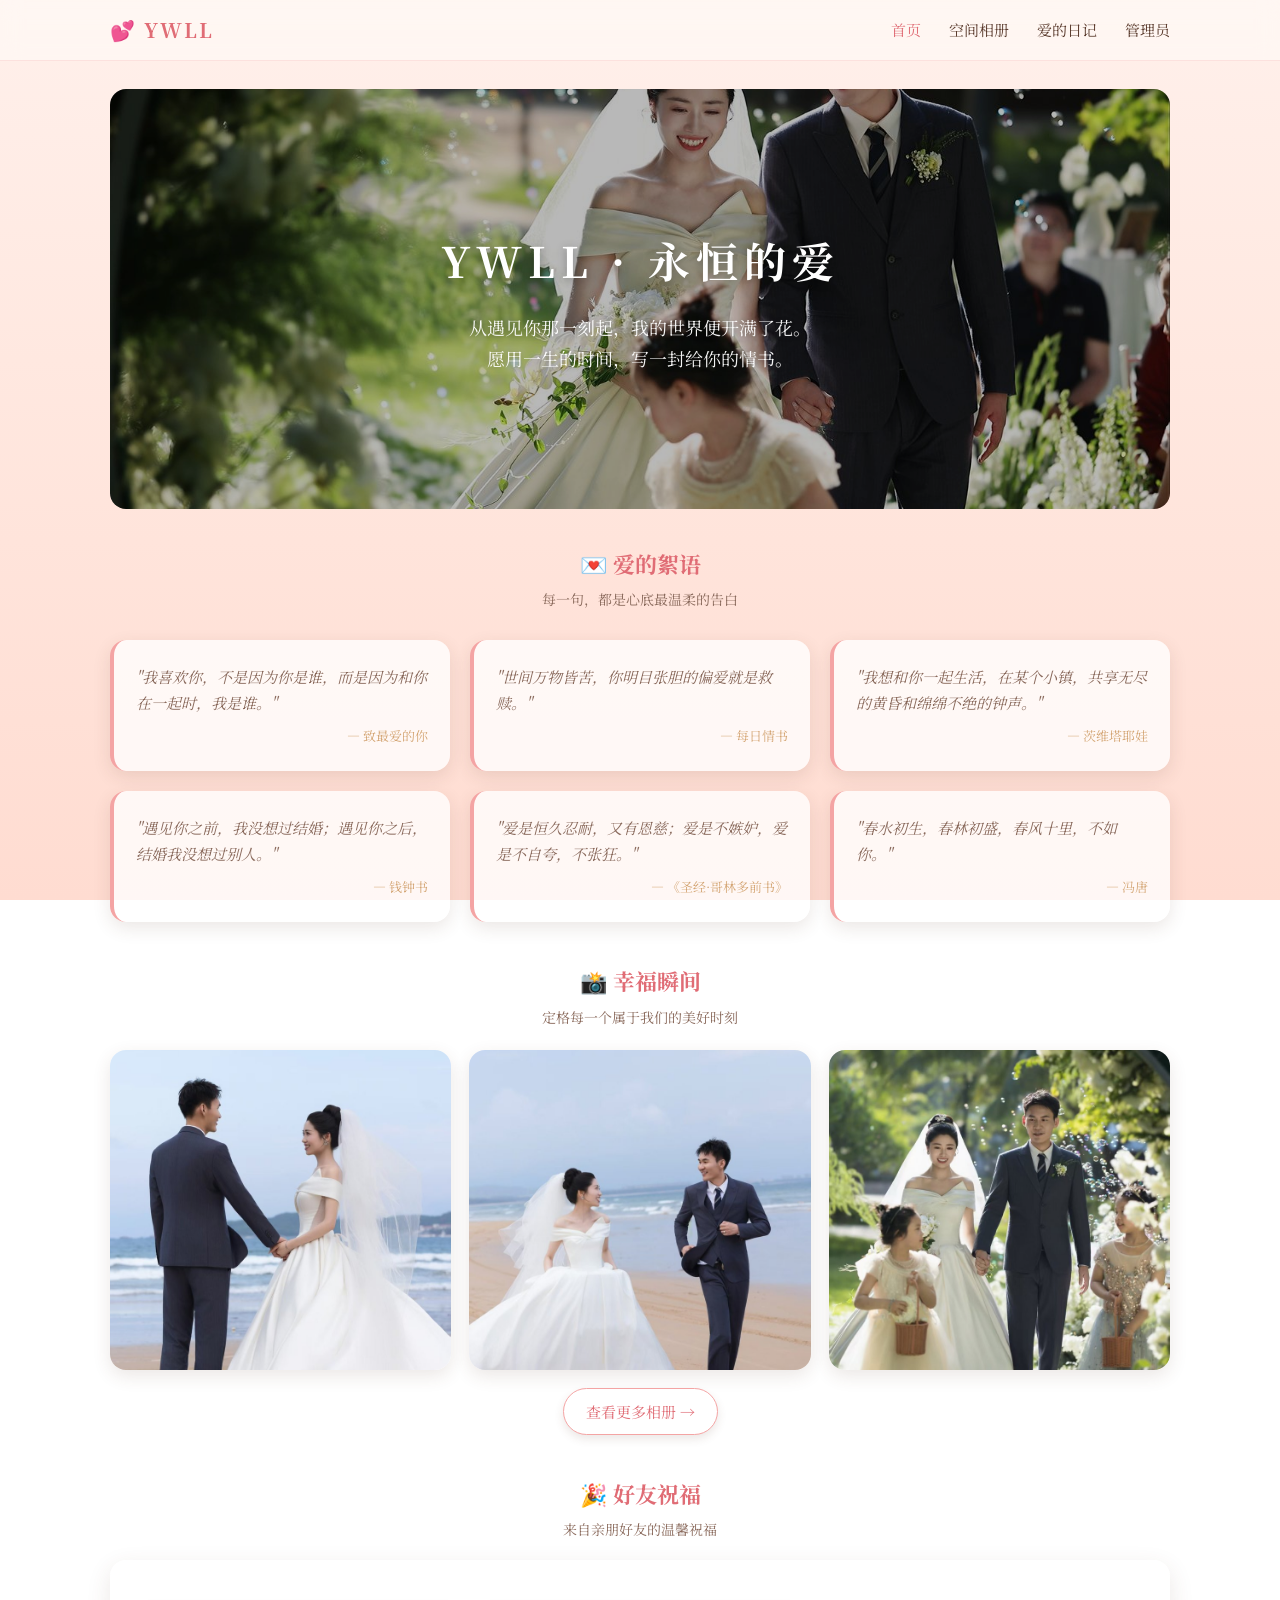
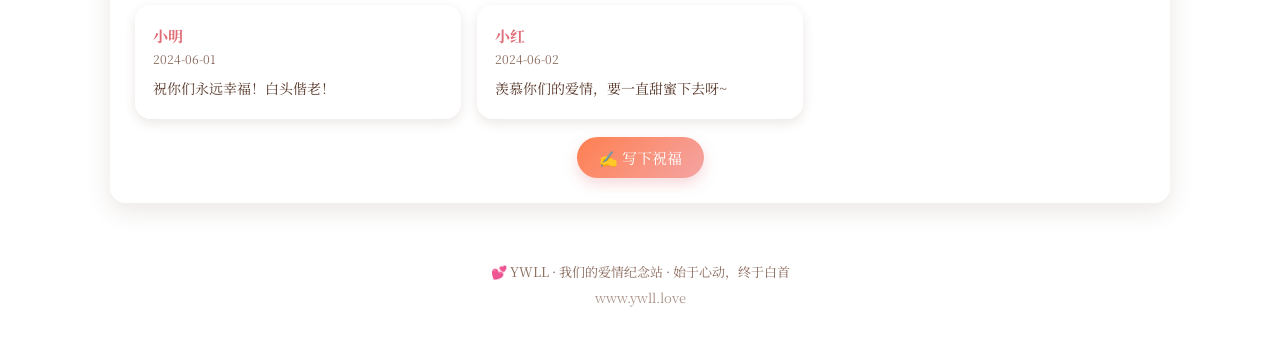
==== index.html @ 4a0efbd5 "重构为结婚纪念网站：新增相册、博客、管理员后台，优化浪漫风格UI" ====
<!DOCTYPE html>
<html lang="zh-CN">
<head>
<meta charset="UTF-8">
<meta name="viewport" content="width=device-width, initial-scale=1.0">
<title>YWLL · 我们的爱情纪念</title>
<link rel="preconnect" href="https://fonts.googleapis.com">
<link rel="preconnect" href="https://fonts.gstatic.com" crossorigin>
<link href="https://fonts.googleapis.com/css2?family=Noto+Serif+SC:wght@400;600;700&display=swap" rel="stylesheet">
<link rel="stylesheet" href="styles.css">
</head>
<body>

<nav class="nav">
  <div class="nav-inner">
    <div class="logo">💕 YWLL</div>
    <ul class="nav-links">
      <li><a href="index.html" class="active">首页</a></li>
      <li><a href="album.html">空间相册</a></li>
      <li><a href="blog.html">爱的日记</a></li>
      <li><a href="admin.html">管理员</a></li>
    </ul>
  </div>
</nav>

<main class="container fade-in">

  <!-- 英雄区 -->
  <section class="hero">
    <img src="hero.jpg" alt="我们的爱情" class="hero-img">
    <div class="hero-content">
      <h1>YWLL · 永恒的爱</h1>
      <p>从遇见你那一刻起，我的世界便开满了花。<br>愿用一生的时间，写一封给你的情书。</p>
    </div>
  </section>

  <!-- 爱情语句 -->
  <section style="margin-top:36px;">
    <h2 style="text-align:center; font-size:22px; color:var(--rose-deep); margin-bottom:6px;">💌 爱的絮语</h2>
    <p style="text-align:center; color:var(--text-light); font-size:14px; margin-bottom:18px;">每一句，都是心底最温柔的告白</p>
    <div class="quotes">
      <div class="quote-item">
        <p>"我喜欢你，不是因为你是谁，而是因为和你在一起时，我是谁。"</p>
        <div class="author">— 致最爱的你</div>
      </div>
      <div class="quote-item">
        <p>"世间万物皆苦，你明目张胆的偏爱就是救赎。"</p>
        <div class="author">— 每日情书</div>
      </div>
      <div class="quote-item">
        <p>"我想和你一起生活，在某个小镇，共享无尽的黄昏和绵绵不绝的钟声。"</p>
        <div class="author">— 茨维塔耶娃</div>
      </div>
      <div class="quote-item">
        <p>"遇见你之前，我没想过结婚；遇见你之后，结婚我没想过别人。"</p>
        <div class="author">— 钱钟书</div>
      </div>
      <div class="quote-item">
        <p>"爱是恒久忍耐，又有恩慈；爱是不嫉妒，爱是不自夸，不张狂。"</p>
        <div class="author">— 《圣经·哥林多前书》</div>
      </div>
      <div class="quote-item">
        <p>"春水初生，春林初盛，春风十里，不如你。"</p>
        <div class="author">— 冯唐</div>
      </div>
    </div>
  </section>

  <!-- 精选照片 -->
  <section style="margin-top:40px;">
    <h2 style="text-align:center; font-size:22px; color:var(--rose-deep); margin-bottom:6px;">📸 幸福瞬间</h2>
    <p style="text-align:center; color:var(--text-light); font-size:14px; margin-bottom:18px;">定格每一个属于我们的美好时刻</p>
    <div class="photo-grid">
      <div class="photo-card" onclick="YWLL.openLightbox('photo1.jpg')">
        <img src="photo1.jpg" alt="相遇">
      </div>
      <div class="photo-card" onclick="YWLL.openLightbox('photo2.jpg')">
        <img src="photo2.jpg" alt="旅行">
      </div>
      <div class="photo-card" onclick="YWLL.openLightbox('photo3.jpg')">
        <img src="photo3.jpg" alt="承诺">
      </div>
    </div>
    <div style="text-align:center; margin-top:18px;">
      <a href="album.html" class="btn btn-secondary">查看更多相册 →</a>
    </div>
  </section>

  <!-- 访客祝福 -->
  <section style="margin-top:40px;">
    <h2 style="text-align:center; font-size:22px; color:var(--rose-deep); margin-bottom:6px;">🎉 好友祝福</h2>
    <p style="text-align:center; color:var(--text-light); font-size:14px; margin-bottom:18px;">来自亲朋好友的温馨祝福</p>
    <div class="card">
      <div id="home-guestbook" class="guestbook-list"></div>
      <div style="text-align:center; margin-top:18px;">
        <button class="btn btn-primary" onclick="YWLL.openModal('guest-modal')">✍️ 写下祝福</button>
      </div>
    </div>
  </section>

</main>

<footer class="footer">
  <p>💕 YWLL · 我们的爱情纪念站 · 始于心动，终于白首</p>
  <p style="margin-top:4px; opacity:.7;">www.ywll.love</p>
</footer>

<!-- 祝福弹窗 -->
<div class="modal-overlay" id="guest-modal" onclick="if(event.target===this)YWLL.closeModal('guest-modal')">
  <div class="modal">
    <div class="modal-header">
      <h2>写下你的祝福</h2>
      <button class="modal-close" onclick="YWLL.closeModal('guest-modal')">&times;</button>
    </div>
    <input type="text" id="g-name" placeholder="你的名字" maxlength="20">
    <textarea id="g-msg" placeholder="写下温馨的祝福语..." rows="4" maxlength="300"></textarea>
    <div style="text-align:right; margin-top:12px;">
      <button class="btn btn-secondary btn-sm" onclick="YWLL.closeModal('guest-modal')">取消</button>
      <button class="btn btn-primary btn-sm" onclick="submitGuest()">提交祝福</button>
    </div>
  </div>
</div>

<!-- Lightbox -->
<div class="lightbox" id="lightbox" onclick="YWLL.closeLightbox()">
  <button class="lightbox-close">&times;</button>
  <img id="lightbox-img" src="" alt="preview">
</div>

<script src="app.js"></script>
<script>
(function(){
  YWLL.initDemoData();

  function renderGuests() {
    const list = document.getElementById('home-guestbook');
    const data = YWLL.getGuestbook().slice(0, 6);
    if (!data.length) { list.innerHTML = '<p style="text-align:center;color:var(--text-light);">暂无祝福，来做第一个留言的人吧~</p>'; return; }
    list.innerHTML = data.map(g => `
      <div class="guest-item">
        <div class="guest-name">${escapeHtml(g.name)}</div>
        <div class="guest-date">${g.date}</div>
        <div class="guest-msg">${escapeHtml(g.message)}</div>
      </div>
    `).join('');
  }

  function escapeHtml(t) {
    const d = document.createElement('div');
    d.textContent = t; return d.innerHTML;
  }

  window.submitGuest = function() {
    const name = document.getElementById('g-name').value.trim();
    const msg = document.getElementById('g-msg').value.trim();
    if (!name || !msg) { YWLL.toast('请填写名字和祝福内容', 'error'); return; }
    YWLL.addGuestbook({ name, message: msg });
    YWLL.closeModal('guest-modal');
    YWLL.toast('祝福已送达 💕');
    renderGuests();
  };

  renderGuests();
})();
</script>
</body>
</html>
---- styles.css ----
/* ===== 基础变量 ===== */
:root {
  --rose: #f4a4a4;
  --rose-deep: #e06c75;
  --coral: #ff7f50;
  --coral-light: #ffb199;
  --cream: #fff8f5;
  --cream-card: rgba(255, 255, 255, 0.78);
  --text: #5a3a2c;
  --text-light: #8a6a5c;
  --gold: #d4a574;
  --shadow: rgba(90, 58, 44, 0.12);
  --radius: 16px;
  --radius-sm: 10px;
}

* { box-sizing: border-box; margin: 0; padding: 0; }

html, body {
  min-height: 100vh;
  font-family: 'Noto Serif SC', 'PingFang SC', 'Microsoft YaHei', serif;
  color: var(--text);
  background: linear-gradient(180deg, #fff0eb 0%, #ffe8e0 40%, #ffdcd1 100%);
  background-attachment: fixed;
  line-height: 1.7;
}

a { color: var(--rose-deep); text-decoration: none; transition: opacity .2s; }
a:hover { opacity: .8; }

img { max-width: 100%; display: block; }

/* ===== 导航 ===== */
.nav {
  position: sticky;
  top: 0;
  z-index: 100;
  background: rgba(255, 248, 245, 0.82);
  backdrop-filter: blur(10px);
  border-bottom: 1px solid rgba(244, 164, 164, 0.25);
}
.nav-inner {
  max-width: 1100px;
  margin: 0 auto;
  padding: 0 20px;
  display: flex;
  align-items: center;
  justify-content: space-between;
  height: 60px;
}
.logo {
  font-size: 20px;
  font-weight: 700;
  color: var(--rose-deep);
  letter-spacing: 2px;
}
.nav-links {
  display: flex;
  gap: 28px;
  list-style: none;
}
.nav-links a {
  font-size: 15px;
  color: var(--text);
  position: relative;
}
.nav-links a.active,
.nav-links a:hover { color: var(--rose-deep); }
.nav-links a::after {
  content: '';
  position: absolute;
  bottom: -4px;
  left: 0;
  width: 0;
  height: 2px;
  background: linear-gradient(90deg, var(--rose), var(--coral));
  transition: width .3s;
  border-radius: 2px;
}
.nav-links a:hover::after { width: 100%; }

/* ===== 容器 ===== */
.container {
  max-width: 1100px;
  margin: 0 auto;
  padding: 28px 20px;
}

.card {
  background: var(--cream-card);
  backdrop-filter: blur(8px);
  border-radius: var(--radius);
  padding: 24px;
  box-shadow: 0 8px 24px var(--shadow);
  border: 1px solid rgba(255, 255, 255, 0.6);
}

/* ===== 按钮 ===== */
.btn {
  display: inline-flex;
  align-items: center;
  justify-content: center;
  gap: 6px;
  border: none;
  border-radius: 999px;
  padding: 10px 22px;
  font-size: 15px;
  cursor: pointer;
  transition: transform .1s, box-shadow .2s, filter .2s;
  font-family: inherit;
}
.btn:active { transform: translateY(1px) scale(0.99); }

.btn-primary {
  background: linear-gradient(135deg, var(--coral), var(--rose));
  color: #fff;
  box-shadow: 0 6px 14px rgba(224, 108, 117, 0.25);
}
.btn-primary:hover { filter: brightness(1.05); }

.btn-secondary {
  background: #fff;
  color: var(--rose-deep);
  border: 1px solid var(--rose);
  box-shadow: 0 4px 10px var(--shadow);
}
.btn-secondary:hover { background: #fff5f5; }

.btn-danger {
  background: linear-gradient(135deg, #e74c3c, #c0392b);
  color: #fff;
}

.btn-sm { padding: 6px 14px; font-size: 13px; }

/* ===== 表单 ===== */
input, textarea, select {
  width: 100%;
  padding: 10px 14px;
  border: 1px solid #f2c4b8;
  border-radius: var(--radius-sm);
  font-family: inherit;
  font-size: 15px;
  background: rgba(255,255,255,0.7);
  color: var(--text);
  outline: none;
  transition: border-color .2s, box-shadow .2s;
}
input:focus, textarea:focus, select:focus {
  border-color: var(--rose);
  box-shadow: 0 0 0 3px rgba(244, 164, 164, 0.15);
}
textarea { resize: vertical; min-height: 100px; }

/* ===== 主页英雄区 ===== */
.hero {
  position: relative;
  border-radius: var(--radius);
  overflow: hidden;
  min-height: 420px;
  display: flex;
  align-items: center;
  justify-content: center;
  text-align: center;
}
.hero-img {
  position: absolute;
  inset: 0;
  width: 100%;
  height: 100%;
  object-fit: cover;
  filter: brightness(0.72);
}
.hero-content {
  position: relative;
  z-index: 2;
  color: #fff;
  padding: 40px 20px;
  max-width: 700px;
}
.hero-content h1 {
  font-size: 42px;
  letter-spacing: 6px;
  margin-bottom: 16px;
  text-shadow: 0 2px 10px rgba(0,0,0,0.3);
}
.hero-content p {
  font-size: 18px;
  opacity: 0.95;
  text-shadow: 0 1px 6px rgba(0,0,0,0.3);
}

/* ===== 爱情语句 ===== */
.quotes {
  display: grid;
  grid-template-columns: repeat(auto-fit, minmax(260px, 1fr));
  gap: 20px;
  margin-top: 28px;
}
.quote-item {
  background: var(--cream-card);
  backdrop-filter: blur(6px);
  border-radius: var(--radius);
  padding: 24px 22px;
  box-shadow: 0 6px 18px var(--shadow);
  border-left: 4px solid var(--rose);
  transition: transform .25s;
}
.quote-item:hover { transform: translateY(-4px); }
.quote-item p {
  font-size: 15px;
  color: var(--text-light);
  font-style: italic;
}
.quote-item .author {
  margin-top: 10px;
  font-size: 13px;
  color: var(--gold);
  text-align: right;
}

/* ===== 照片展示 ===== */
.photo-grid {
  display: grid;
  grid-template-columns: repeat(auto-fit, minmax(240px, 1fr));
  gap: 18px;
  margin-top: 20px;
}
.photo-card {
  border-radius: var(--radius);
  overflow: hidden;
  box-shadow: 0 6px 18px var(--shadow);
  background: #fff;
  transition: transform .3s;
}
.photo-card:hover { transform: translateY(-6px) scale(1.01); }
.photo-card img {
  width: 100%;
  height: 320px;
  object-fit: cover;
}

/* ===== 相册页 ===== */
.album-grid {
  display: grid;
  grid-template-columns: repeat(auto-fill, minmax(220px, 1fr));
  gap: 18px;
  margin-top: 20px;
}
.album-item {
  position: relative;
  border-radius: var(--radius);
  overflow: hidden;
  box-shadow: 0 6px 16px var(--shadow);
  background: #fff;
  cursor: pointer;
  transition: transform .25s;
}
.album-item:hover { transform: translateY(-4px); }
.album-item img {
  width: 100%;
  height: 220px;
  object-fit: cover;
}
.album-item .album-title {
  padding: 10px 12px;
  font-size: 14px;
  color: var(--text);
  text-align: center;
  white-space: nowrap;
  overflow: hidden;
  text-overflow: ellipsis;
}

/* ===== 博客页 ===== */
.blog-list { margin-top: 20px; }
.blog-item {
  display: flex;
  flex-direction: column;
  gap: 10px;
  padding: 22px 0;
  border-bottom: 1px dashed rgba(244, 164, 164, 0.35);
}
.blog-item:first-child { padding-top: 0; }
.blog-item:last-child { border-bottom: none; }
.blog-item h3 {
  font-size: 19px;
  color: var(--rose-deep);
}
.blog-meta {
  font-size: 13px;
  color: var(--text-light);
}
.blog-excerpt {
  font-size: 15px;
  color: var(--text-light);
  line-height: 1.8;
  display: -webkit-box;
  -webkit-line-clamp: 3;
  -webkit-box-orient: vertical;
  overflow: hidden;
}

/* ===== 留言板 ===== */
.guestbook-list {
  display: grid;
  grid-template-columns: repeat(auto-fill, minmax(280px, 1fr));
  gap: 16px;
  margin-top: 20px;
}
.guest-item {
  background: var(--cream-card);
  border-radius: var(--radius);
  padding: 18px;
  box-shadow: 0 4px 12px var(--shadow);
}
.guest-item .guest-name {
  font-weight: 700;
  color: var(--rose-deep);
  font-size: 15px;
}
.guest-item .guest-date {
  font-size: 12px;
  color: var(--text-light);
  margin-bottom: 8px;
}
.guest-item .guest-msg {
  font-size: 14px;
  color: var(--text);
}

/* ===== 模态框 ===== */
.modal-overlay {
  position: fixed;
  inset: 0;
  background: rgba(60, 40, 30, 0.45);
  backdrop-filter: blur(4px);
  z-index: 200;
  display: none;
  align-items: center;
  justify-content: center;
  padding: 20px;
}
.modal-overlay.open { display: flex; }
.modal {
  background: var(--cream);
  border-radius: var(--radius);
  max-width: 640px;
  width: 100%;
  max-height: 90vh;
  overflow-y: auto;
  padding: 28px;
  box-shadow: 0 20px 50px rgba(0,0,0,0.2);
  animation: modalIn .3s ease;
}
@keyframes modalIn {
  from { opacity: 0; transform: translateY(20px) scale(0.97); }
  to { opacity: 1; transform: translateY(0) scale(1); }
}
.modal-header {
  display: flex;
  align-items: center;
  justify-content: space-between;
  margin-bottom: 18px;
}
.modal-header h2 { font-size: 20px; color: var(--rose-deep); }
.modal-close {
  background: none;
  border: none;
  font-size: 24px;
  color: var(--text-light);
  cursor: pointer;
}

/* ===== 图片放大预览 ===== */
.lightbox {
  position: fixed;
  inset: 0;
  background: rgba(20, 10, 5, 0.88);
  z-index: 300;
  display: none;
  align-items: center;
  justify-content: center;
  padding: 20px;
}
.lightbox.open { display: flex; }
.lightbox img {
  max-width: 90vw;
  max-height: 85vh;
  border-radius: var(--radius-sm);
  box-shadow: 0 20px 60px rgba(0,0,0,0.4);
}
.lightbox-close {
  position: absolute;
  top: 20px;
  right: 28px;
  background: none;
  border: none;
  color: #fff;
  font-size: 36px;
  cursor: pointer;
}

/* ===== 管理员 ===== */
.login-box {
  max-width: 380px;
  margin: 60px auto;
  text-align: center;
}
.login-box h2 { margin-bottom: 20px; color: var(--rose-deep); }
.login-box input { margin-bottom: 14px; }

.admin-stats {
  display: grid;
  grid-template-columns: repeat(auto-fit, minmax(160px, 1fr));
  gap: 16px;
  margin-bottom: 28px;
}
.stat-card {
  background: linear-gradient(135deg, var(--cream-card), #fff);
  border-radius: var(--radius);
  padding: 20px;
  text-align: center;
  box-shadow: 0 4px 12px var(--shadow);
  border: 1px solid rgba(244, 164, 164, 0.2);
}
.stat-number {
  font-size: 32px;
  font-weight: 700;
  color: var(--rose-deep);
}
.stat-label { font-size: 13px; color: var(--text-light); margin-top: 4px; }

.table-wrap { overflow-x: auto; }
table {
  width: 100%;
  border-collapse: collapse;
  font-size: 14px;
}
th, td {
  padding: 10px 12px;
  text-align: left;
  border-bottom: 1px solid rgba(244, 164, 164, 0.25);
}
th {
  background: rgba(244, 164, 164, 0.12);
  color: var(--rose-deep);
  font-weight: 700;
}
tr:hover td { background: rgba(244, 164, 164, 0.06); }

/* ===== 页脚 ===== */
.footer {
  text-align: center;
  padding: 30px 20px;
  color: var(--text-light);
  font-size: 13px;
}

/* ===== 动画 ===== */
.fade-in { animation: fadeIn .8s ease both; }
@keyframes fadeIn { from { opacity: 0; transform: translateY(12px); } to { opacity: 1; transform: translateY(0); } }

/* ===== 响应式 ===== */
@media (max-width: 640px) {
  .hero-content h1 { font-size: 28px; letter-spacing: 3px; }
  .hero-content p { font-size: 15px; }
  .nav-links { gap: 14px; }
  .nav-links a { font-size: 13px; }
  .photo-card img { height: 260px; }
}
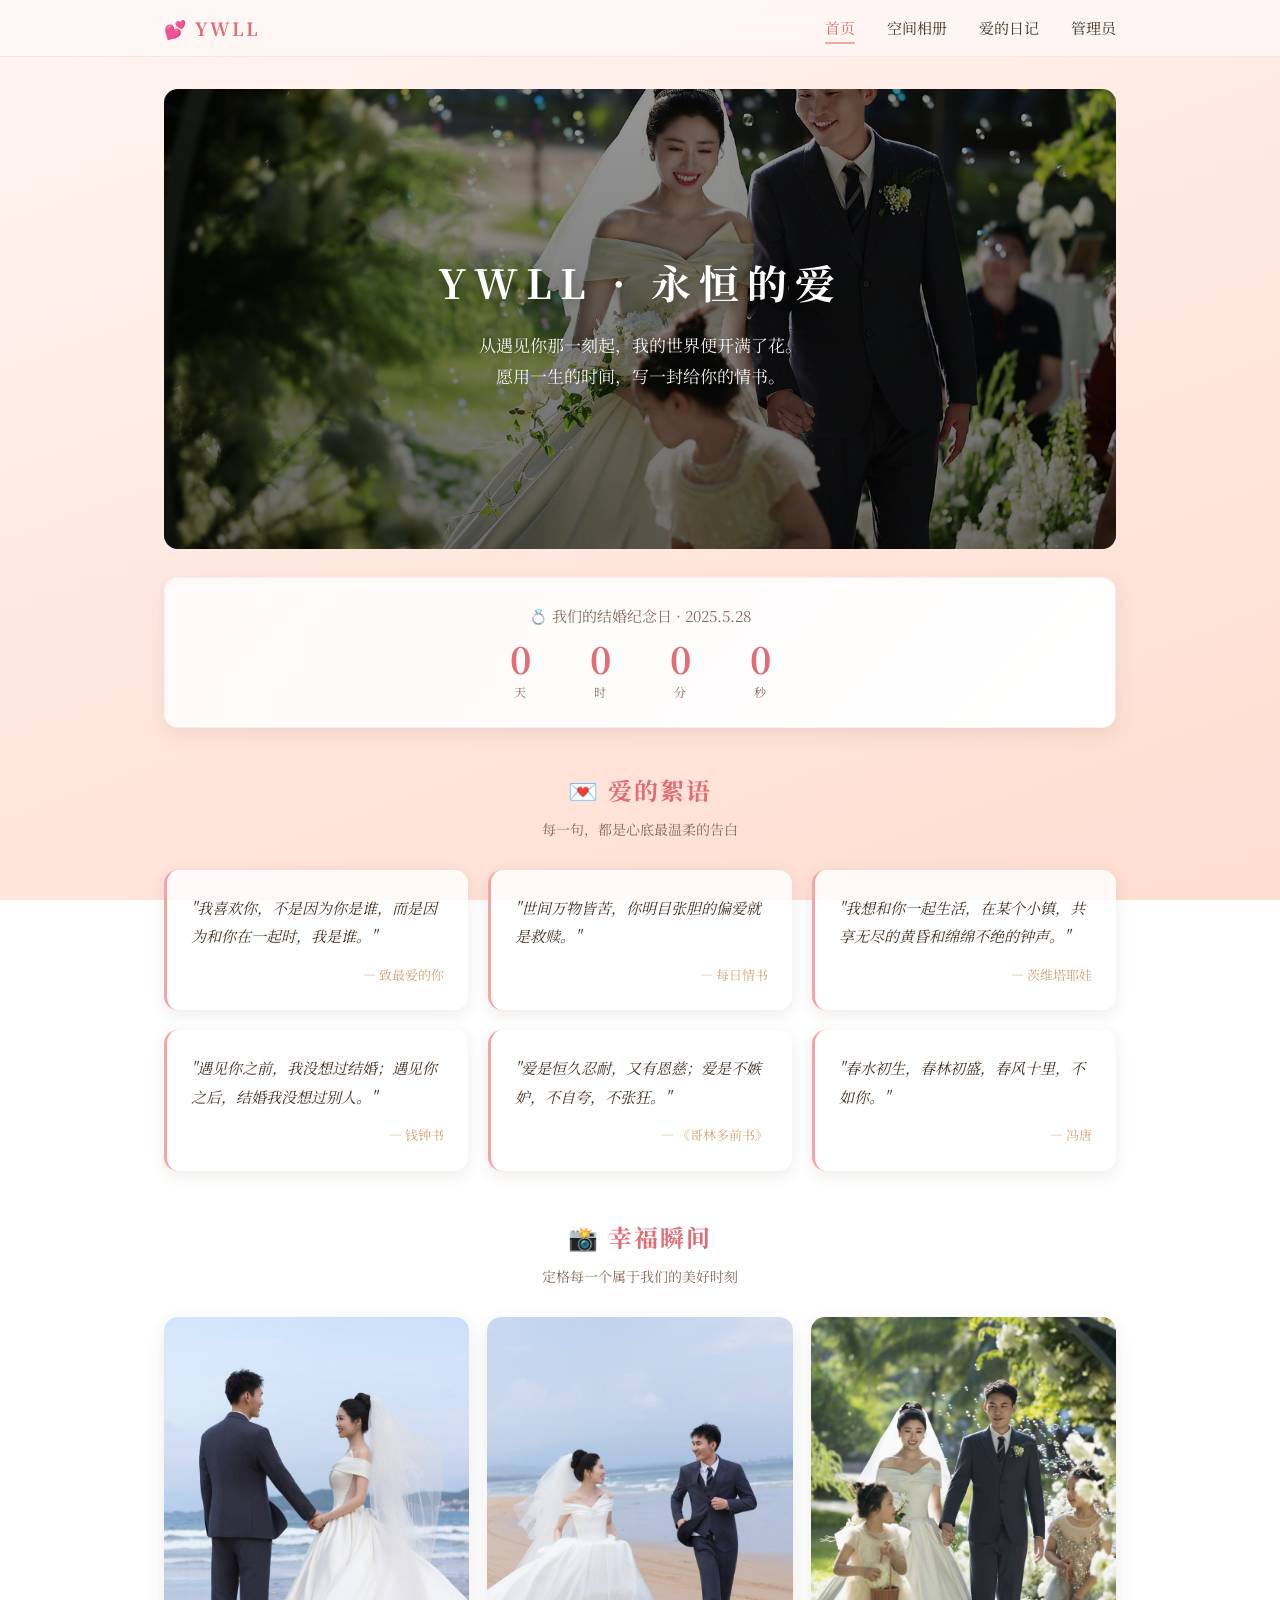
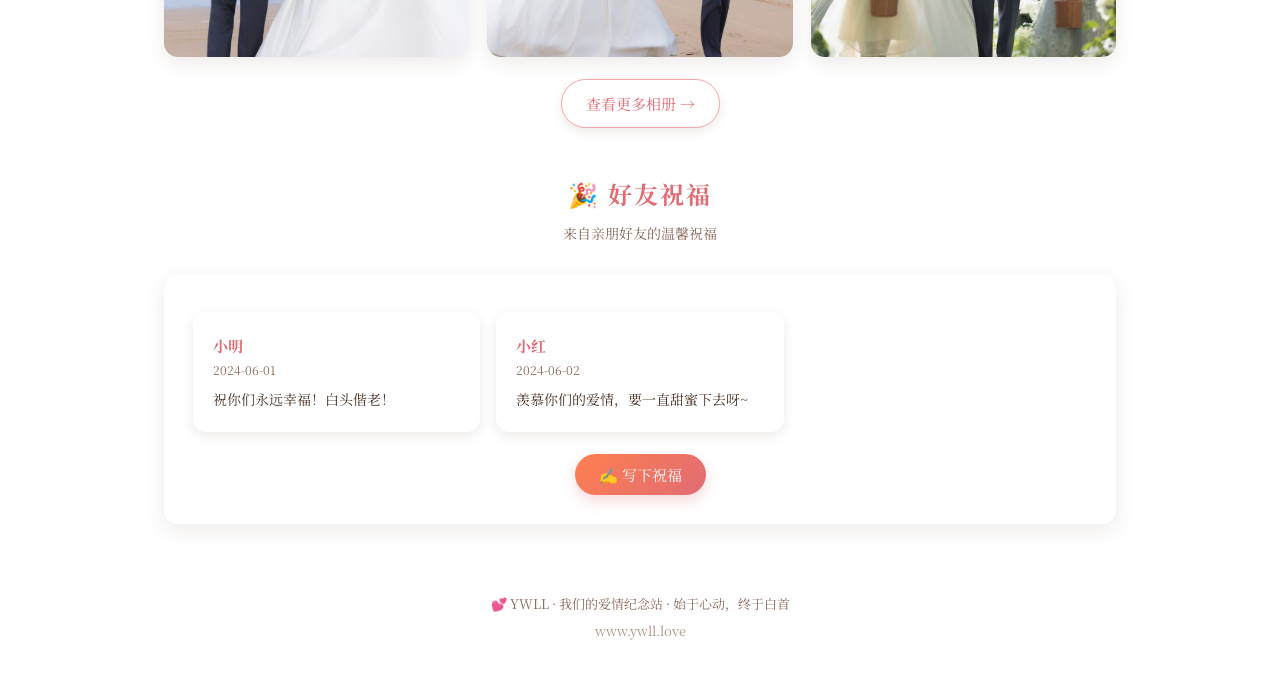
==== commit e9724563: "优化布局：纪念日倒计时、响应式网格、移除密码提示" ====
--- a/index.html
+++ b/index.html
@@ -28,38 +28,50 @@
   <!-- 英雄区 -->
   <section class="hero">
     <img src="hero.jpg" alt="我们的爱情" class="hero-img">
+    <div class="hero-overlay"></div>
     <div class="hero-content">
       <h1>YWLL · 永恒的爱</h1>
       <p>从遇见你那一刻起，我的世界便开满了花。<br>愿用一生的时间，写一封给你的情书。</p>
     </div>
   </section>
 
+  <!-- 纪念日倒计时 -->
+  <section class="countdown-bar">
+    <div class="countdown-label">💍 我们的结婚纪念日 · 2025.5.28</div>
+    <div class="countdown-digits" id="countdown">
+      <div class="countdown-item"><div class="num" id="cd-days">0</div><div class="unit">天</div></div>
+      <div class="countdown-item"><div class="num" id="cd-hours">0</div><div class="unit">时</div></div>
+      <div class="countdown-item"><div class="num" id="cd-minutes">0</div><div class="unit">分</div></div>
+      <div class="countdown-item"><div class="num" id="cd-seconds">0</div><div class="unit">秒</div></div>
+    </div>
+  </section>
+
   <!-- 爱情语句 -->
-  <section style="margin-top:36px;">
-    <h2 style="text-align:center; font-size:22px; color:var(--rose-deep); margin-bottom:6px;">💌 爱的絮语</h2>
-    <p style="text-align:center; color:var(--text-light); font-size:14px; margin-bottom:18px;">每一句，都是心底最温柔的告白</p>
-    <div class="quotes">
-      <div class="quote-item">
+  <section style="margin-top:40px;">
+    <h2 class="section-title">💌 爱的絮语</h2>
+    <p class="section-subtitle">每一句，都是心底最温柔的告白</p>
+    <div class="quotes-grid">
+      <div class="quote-card">
         <p>"我喜欢你，不是因为你是谁，而是因为和你在一起时，我是谁。"</p>
         <div class="author">— 致最爱的你</div>
       </div>
-      <div class="quote-item">
+      <div class="quote-card">
         <p>"世间万物皆苦，你明目张胆的偏爱就是救赎。"</p>
         <div class="author">— 每日情书</div>
       </div>
-      <div class="quote-item">
+      <div class="quote-card">
         <p>"我想和你一起生活，在某个小镇，共享无尽的黄昏和绵绵不绝的钟声。"</p>
         <div class="author">— 茨维塔耶娃</div>
       </div>
-      <div class="quote-item">
+      <div class="quote-card">
         <p>"遇见你之前，我没想过结婚；遇见你之后，结婚我没想过别人。"</p>
         <div class="author">— 钱钟书</div>
       </div>
-      <div class="quote-item">
-        <p>"爱是恒久忍耐，又有恩慈；爱是不嫉妒，爱是不自夸，不张狂。"</p>
-        <div class="author">— 《圣经·哥林多前书》</div>
+      <div class="quote-card">
+        <p>"爱是恒久忍耐，又有恩慈；爱是不嫉妒，不自夸，不张狂。"</p>
+        <div class="author">— 《哥林多前书》</div>
       </div>
-      <div class="quote-item">
+      <div class="quote-card">
         <p>"春水初生，春林初盛，春风十里，不如你。"</p>
         <div class="author">— 冯唐</div>
       </div>
@@ -67,32 +79,32 @@
   </section>
 
   <!-- 精选照片 -->
-  <section style="margin-top:40px;">
-    <h2 style="text-align:center; font-size:22px; color:var(--rose-deep); margin-bottom:6px;">📸 幸福瞬间</h2>
-    <p style="text-align:center; color:var(--text-light); font-size:14px; margin-bottom:18px;">定格每一个属于我们的美好时刻</p>
-    <div class="photo-grid">
-      <div class="photo-card" onclick="YWLL.openLightbox('photo1.jpg')">
+  <section style="margin-top:44px;">
+    <h2 class="section-title">📸 幸福瞬间</h2>
+    <p class="section-subtitle">定格每一个属于我们的美好时刻</p>
+    <div class="photos-row">
+      <div class="photo-frame" onclick="YWLL.openLightbox('photo1.jpg')">
         <img src="photo1.jpg" alt="相遇">
       </div>
-      <div class="photo-card" onclick="YWLL.openLightbox('photo2.jpg')">
+      <div class="photo-frame" onclick="YWLL.openLightbox('photo2.jpg')">
         <img src="photo2.jpg" alt="旅行">
       </div>
-      <div class="photo-card" onclick="YWLL.openLightbox('photo3.jpg')">
+      <div class="photo-frame" onclick="YWLL.openLightbox('photo3.jpg')">
         <img src="photo3.jpg" alt="承诺">
       </div>
     </div>
-    <div style="text-align:center; margin-top:18px;">
+    <div style="text-align:center; margin-top:22px;">
       <a href="album.html" class="btn btn-secondary">查看更多相册 →</a>
     </div>
   </section>
 
   <!-- 访客祝福 -->
-  <section style="margin-top:40px;">
-    <h2 style="text-align:center; font-size:22px; color:var(--rose-deep); margin-bottom:6px;">🎉 好友祝福</h2>
-    <p style="text-align:center; color:var(--text-light); font-size:14px; margin-bottom:18px;">来自亲朋好友的温馨祝福</p>
+  <section style="margin-top:44px;">
+    <h2 class="section-title">🎉 好友祝福</h2>
+    <p class="section-subtitle">来自亲朋好友的温馨祝福</p>
     <div class="card">
-      <div id="home-guestbook" class="guestbook-list"></div>
-      <div style="text-align:center; margin-top:18px;">
+      <div id="home-guestbook" class="guestbook-grid"></div>
+      <div style="text-align:center; margin-top:22px;">
         <button class="btn btn-primary" onclick="YWLL.openModal('guest-modal')">✍️ 写下祝福</button>
       </div>
     </div>
@@ -113,10 +125,10 @@
       <button class="modal-close" onclick="YWLL.closeModal('guest-modal')">&times;</button>
     </div>
     <input type="text" id="g-name" placeholder="你的名字" maxlength="20">
-    <textarea id="g-msg" placeholder="写下温馨的祝福语..." rows="4" maxlength="300"></textarea>
-    <div style="text-align:right; margin-top:12px;">
+    <textarea id="g-msg" placeholder="写下温馨的祝福语..." rows="4" maxlength="300" style="margin-top:10px;"></textarea>
+    <div style="text-align:right; margin-top:14px;">
       <button class="btn btn-secondary btn-sm" onclick="YWLL.closeModal('guest-modal')">取消</button>
-      <button class="btn btn-primary btn-sm" onclick="submitGuest()">提交祝福</button>
+      <button class="btn btn-primary btn-sm" onclick="submitGuest()" style="margin-left:8px;">提交祝福</button>
     </div>
   </div>
 </div>
@@ -132,12 +144,30 @@
 (function(){
   YWLL.initDemoData();
 
+  // 纪念日倒计时
+  const ANNIVERSARY = new Date('2025-05-28T00:00:00');
+  function updateCountdown() {
+    const now = new Date();
+    let diff = ANNIVERSARY - now;
+    if (diff < 0) diff = 0;
+    const days = Math.floor(diff / (1000*60*60*24));
+    const hours = Math.floor((diff % (1000*60*60*24)) / (1000*60*60));
+    const mins = Math.floor((diff % (1000*60*60)) / (1000*60));
+    const secs = Math.floor((diff % (1000*60)) / 1000);
+    document.getElementById('cd-days').textContent = days;
+    document.getElementById('cd-hours').textContent = hours;
+    document.getElementById('cd-minutes').textContent = mins;
+    document.getElementById('cd-seconds').textContent = secs;
+  }
+  updateCountdown();
+  setInterval(updateCountdown, 1000);
+
   function renderGuests() {
     const list = document.getElementById('home-guestbook');
     const data = YWLL.getGuestbook().slice(0, 6);
-    if (!data.length) { list.innerHTML = '<p style="text-align:center;color:var(--text-light);">暂无祝福，来做第一个留言的人吧~</p>'; return; }
+    if (!data.length) { list.innerHTML = '<p style="grid-column:1/-1;text-align:center;color:var(--text-light);">暂无祝福，来做第一个留言的人吧~</p>'; return; }
     list.innerHTML = data.map(g => `
-      <div class="guest-item">
+      <div class="guest-card">
         <div class="guest-name">${escapeHtml(g.name)}</div>
         <div class="guest-date">${g.date}</div>
         <div class="guest-msg">${escapeHtml(g.message)}</div>
@@ -157,6 +187,8 @@
     YWLL.addGuestbook({ name, message: msg });
     YWLL.closeModal('guest-modal');
     YWLL.toast('祝福已送达 💕');
+    document.getElementById('g-name').value = '';
+    document.getElementById('g-msg').value = '';
     renderGuests();
   };
 
--- a/styles.css
+++ b/styles.css
@@ -1,17 +1,15 @@
 /* ===== 基础变量 ===== */
 :root {
-  --rose: #f4a4a4;
-  --rose-deep: #e06c75;
+  --rose: #e06c75;
+  --rose-light: #f4a4a4;
   --coral: #ff7f50;
-  --coral-light: #ffb199;
   --cream: #fff8f5;
-  --cream-card: rgba(255, 255, 255, 0.78);
-  --text: #5a3a2c;
+  --cream-card: rgba(255, 255, 255, 0.82);
+  --text: #4a3528;
   --text-light: #8a6a5c;
   --gold: #d4a574;
-  --shadow: rgba(90, 58, 44, 0.12);
-  --radius: 16px;
-  --radius-sm: 10px;
+  --shadow: rgba(90, 58, 44, 0.1);
+  --radius: 14px;
 }
 
 * { box-sizing: border-box; margin: 0; padding: 0; }
@@ -20,13 +18,13 @@
   min-height: 100vh;
   font-family: 'Noto Serif SC', 'PingFang SC', 'Microsoft YaHei', serif;
   color: var(--text);
-  background: linear-gradient(180deg, #fff0eb 0%, #ffe8e0 40%, #ffdcd1 100%);
+  background: linear-gradient(160deg, #fff5f2 0%, #ffe8e0 50%, #ffddd1 100%);
   background-attachment: fixed;
-  line-height: 1.7;
-}
-
-a { color: var(--rose-deep); text-decoration: none; transition: opacity .2s; }
-a:hover { opacity: .8; }
+  line-height: 1.8;
+}
+
+a { color: var(--rose); text-decoration: none; transition: color .2s; }
+a:hover { color: var(--coral); }
 
 img { max-width: 100%; display: block; }
 
@@ -35,64 +33,68 @@
   position: sticky;
   top: 0;
   z-index: 100;
-  background: rgba(255, 248, 245, 0.82);
-  backdrop-filter: blur(10px);
-  border-bottom: 1px solid rgba(244, 164, 164, 0.25);
+  background: rgba(255, 248, 245, 0.88);
+  backdrop-filter: blur(12px);
+  border-bottom: 1px solid rgba(224, 108, 117, 0.12);
 }
 .nav-inner {
-  max-width: 1100px;
+  max-width: 1000px;
   margin: 0 auto;
-  padding: 0 20px;
+  padding: 0 24px;
   display: flex;
   align-items: center;
   justify-content: space-between;
-  height: 60px;
+  height: 56px;
 }
 .logo {
-  font-size: 20px;
+  font-size: 18px;
   font-weight: 700;
-  color: var(--rose-deep);
+  color: var(--rose);
   letter-spacing: 2px;
 }
 .nav-links {
   display: flex;
-  gap: 28px;
+  gap: 32px;
   list-style: none;
 }
 .nav-links a {
   font-size: 15px;
   color: var(--text);
-  position: relative;
-}
-.nav-links a.active,
-.nav-links a:hover { color: var(--rose-deep); }
-.nav-links a::after {
-  content: '';
-  position: absolute;
-  bottom: -4px;
-  left: 0;
-  width: 0;
-  height: 2px;
-  background: linear-gradient(90deg, var(--rose), var(--coral));
-  transition: width .3s;
-  border-radius: 2px;
-}
-.nav-links a:hover::after { width: 100%; }
+  padding: 4px 0;
+  border-bottom: 2px solid transparent;
+  transition: border-color .3s, color .3s;
+}
+.nav-links a:hover,
+.nav-links a.active { color: var(--rose); border-bottom-color: var(--rose-light); }
 
 /* ===== 容器 ===== */
 .container {
-  max-width: 1100px;
+  max-width: 1000px;
   margin: 0 auto;
-  padding: 28px 20px;
+  padding: 32px 24px;
 }
 
 .card {
   background: var(--cream-card);
   backdrop-filter: blur(8px);
   border-radius: var(--radius);
-  padding: 24px;
-  box-shadow: 0 8px 24px var(--shadow);
-  border: 1px solid rgba(255, 255, 255, 0.6);
+  padding: 28px;
+  box-shadow: 0 6px 20px var(--shadow);
+  border: 1px solid rgba(255, 255, 255, 0.7);
+}
+
+.section-title {
+  font-size: 24px;
+  color: var(--rose);
+  text-align: center;
+  margin-bottom: 6px;
+  letter-spacing: 2px;
+}
+.section-subtitle {
+  text-align: center;
+  color: var(--text-light);
+  font-size: 14px;
+  margin-bottom: 28px;
 }
 
 /* ===== 按钮 ===== */
@@ -103,42 +105,38 @@
   gap: 6px;
   border: none;
   border-radius: 999px;
-  padding: 10px 22px;
+  padding: 10px 24px;
   font-size: 15px;
   cursor: pointer;
   transition: transform .1s, box-shadow .2s, filter .2s;
   font-family: inherit;
 }
-.btn:active { transform: translateY(1px) scale(0.99); }
-
+.btn:active { transform: translateY(1px); }
 .btn-primary {
   background: linear-gradient(135deg, var(--coral), var(--rose));
   color: #fff;
   box-shadow: 0 6px 14px rgba(224, 108, 117, 0.25);
 }
 .btn-primary:hover { filter: brightness(1.05); }
-
 .btn-secondary {
   background: #fff;
-  color: var(--rose-deep);
-  border: 1px solid var(--rose);
+  color: var(--rose);
+  border: 1px solid var(--rose-light);
   box-shadow: 0 4px 10px var(--shadow);
 }
 .btn-secondary:hover { background: #fff5f5; }
-
 .btn-danger {
-  background: linear-gradient(135deg, #e74c3c, #c0392b);
+  background: #e74c3c;
   color: #fff;
 }
-
-.btn-sm { padding: 6px 14px; font-size: 13px; }
+.btn-sm { padding: 6px 16px; font-size: 13px; }
 
 /* ===== 表单 ===== */
 input, textarea, select {
   width: 100%;
   padding: 10px 14px;
-  border: 1px solid #f2c4b8;
-  border-radius: var(--radius-sm);
+  border: 1px solid #f0c4b8;
+  border-radius: 10px;
   font-family: inherit;
   font-size: 15px;
   background: rgba(255,255,255,0.7);
@@ -147,8 +145,8 @@
   transition: border-color .2s, box-shadow .2s;
 }
 input:focus, textarea:focus, select:focus {
-  border-color: var(--rose);
-  box-shadow: 0 0 0 3px rgba(244, 164, 164, 0.15);
+  border-color: var(--rose-light);
+  box-shadow: 0 0 0 3px rgba(224, 108, 117, 0.1);
 }
 textarea { resize: vertical; min-height: 100px; }
 
@@ -157,7 +155,7 @@
   position: relative;
   border-radius: var(--radius);
   overflow: hidden;
-  min-height: 420px;
+  min-height: 460px;
   display: flex;
   align-items: center;
   justify-content: center;
@@ -169,89 +167,139 @@
   width: 100%;
   height: 100%;
   object-fit: cover;
-  filter: brightness(0.72);
+  filter: brightness(0.65) saturate(1.1);
+}
+.hero-overlay {
+  position: absolute;
+  inset: 0;
+  background: linear-gradient(180deg, rgba(0,0,0,0.1) 0%, rgba(0,0,0,0.35) 100%);
 }
 .hero-content {
   position: relative;
   z-index: 2;
   color: #fff;
-  padding: 40px 20px;
-  max-width: 700px;
+  padding: 40px 24px;
+  max-width: 640px;
 }
 .hero-content h1 {
-  font-size: 42px;
-  letter-spacing: 6px;
-  margin-bottom: 16px;
-  text-shadow: 0 2px 10px rgba(0,0,0,0.3);
+  font-size: 40px;
+  letter-spacing: 8px;
+  margin-bottom: 12px;
+  text-shadow: 0 2px 12px rgba(0,0,0,0.3);
 }
 .hero-content p {
-  font-size: 18px;
-  opacity: 0.95;
+  font-size: 17px;
+  opacity: 0.92;
   text-shadow: 0 1px 6px rgba(0,0,0,0.3);
 }
 
+/* ===== 纪念日倒计时 ===== */
+.countdown-bar {
+  background: linear-gradient(135deg, var(--cream-card), #fff);
+  border-radius: var(--radius);
+  padding: 24px 28px;
+  margin-top: 28px;
+  text-align: center;
+  box-shadow: 0 6px 20px var(--shadow);
+  border: 1px solid rgba(224, 108, 117, 0.1);
+}
+.countdown-label {
+  font-size: 15px;
+  color: var(--text-light);
+  margin-bottom: 12px;
+}
+.countdown-digits {
+  display: flex;
+  justify-content: center;
+  gap: 16px;
+  flex-wrap: wrap;
+}
+.countdown-item {
+  text-align: center;
+  min-width: 64px;
+}
+.countdown-item .num {
+  font-size: 36px;
+  font-weight: 700;
+  color: var(--rose);
+  line-height: 1;
+}
+.countdown-item .unit {
+  font-size: 12px;
+  color: var(--text-light);
+  margin-top: 4px;
+}
+
 /* ===== 爱情语句 ===== */
-.quotes {
+.quotes-grid {
   display: grid;
-  grid-template-columns: repeat(auto-fit, minmax(260px, 1fr));
+  grid-template-columns: repeat(3, 1fr);
   gap: 20px;
-  margin-top: 28px;
-}
-.quote-item {
+  margin-top: 8px;
+}
+@media (max-width: 768px) { .quotes-grid { grid-template-columns: 1fr; } }
+
+.quote-card {
   background: var(--cream-card);
   backdrop-filter: blur(6px);
   border-radius: var(--radius);
-  padding: 24px 22px;
-  box-shadow: 0 6px 18px var(--shadow);
-  border-left: 4px solid var(--rose);
+  padding: 24px;
+  box-shadow: 0 4px 16px var(--shadow);
+  border-left: 3px solid var(--rose-light);
   transition: transform .25s;
 }
-.quote-item:hover { transform: translateY(-4px); }
-.quote-item p {
+.quote-card:hover { transform: translateY(-3px); }
+.quote-card p {
   font-size: 15px;
-  color: var(--text-light);
+  color: var(--text);
   font-style: italic;
-}
-.quote-item .author {
-  margin-top: 10px;
+  line-height: 1.9;
+}
+.quote-card .author {
+  margin-top: 12px;
   font-size: 13px;
   color: var(--gold);
   text-align: right;
 }
 
 /* ===== 照片展示 ===== */
-.photo-grid {
+.photos-row {
   display: grid;
-  grid-template-columns: repeat(auto-fit, minmax(240px, 1fr));
+  grid-template-columns: repeat(3, 1fr);
   gap: 18px;
-  margin-top: 20px;
-}
-.photo-card {
+  margin-top: 8px;
+}
+@media (max-width: 640px) { .photos-row { grid-template-columns: 1fr; } }
+
+.photo-frame {
   border-radius: var(--radius);
   overflow: hidden;
   box-shadow: 0 6px 18px var(--shadow);
   background: #fff;
   transition: transform .3s;
-}
-.photo-card:hover { transform: translateY(-6px) scale(1.01); }
-.photo-card img {
+  cursor: pointer;
+}
+.photo-frame:hover { transform: translateY(-5px); }
+.photo-frame img {
   width: 100%;
-  height: 320px;
+  height: 340px;
   object-fit: cover;
 }
 
 /* ===== 相册页 ===== */
 .album-grid {
   display: grid;
-  grid-template-columns: repeat(auto-fill, minmax(220px, 1fr));
-  gap: 18px;
-  margin-top: 20px;
-}
+  grid-template-columns: repeat(4, 1fr);
+  gap: 16px;
+  margin-top: 8px;
+}
+@media (max-width: 768px) { .album-grid { grid-template-columns: repeat(2, 1fr); } }
+@media (max-width: 420px) { .album-grid { grid-template-columns: 1fr; } }
+
 .album-item {
-  position: relative;
   border-radius: var(--radius);
   overflow: hidden;
-  box-shadow: 0 6px 16px var(--shadow);
+  box-shadow: 0 4px 14px var(--shadow);
   background: #fff;
   cursor: pointer;
   transition: transform .25s;
@@ -259,7 +307,7 @@
 .album-item:hover { transform: translateY(-4px); }
 .album-item img {
   width: 100%;
-  height: 220px;
+  height: 200px;
   object-fit: cover;
 }
 .album-item .album-title {
@@ -273,26 +321,35 @@
 }
 
 /* ===== 博客页 ===== */
-.blog-list { margin-top: 20px; }
-.blog-item {
-  display: flex;
-  flex-direction: column;
-  gap: 10px;
-  padding: 22px 0;
-  border-bottom: 1px dashed rgba(244, 164, 164, 0.35);
-}
-.blog-item:first-child { padding-top: 0; }
-.blog-item:last-child { border-bottom: none; }
-.blog-item h3 {
-  font-size: 19px;
-  color: var(--rose-deep);
-}
-.blog-meta {
+.blog-grid {
+  display: grid;
+  grid-template-columns: repeat(2, 1fr);
+  gap: 20px;
+  margin-top: 8px;
+}
+@media (max-width: 640px) { .blog-grid { grid-template-columns: 1fr; } }
+
+.blog-card {
+  background: var(--cream-card);
+  border-radius: var(--radius);
+  padding: 24px;
+  box-shadow: 0 4px 16px var(--shadow);
+  transition: transform .25s;
+  cursor: pointer;
+}
+.blog-card:hover { transform: translateY(-3px); }
+.blog-card h3 {
+  font-size: 18px;
+  color: var(--rose);
+  margin-bottom: 8px;
+}
+.blog-card .blog-meta {
   font-size: 13px;
   color: var(--text-light);
-}
-.blog-excerpt {
-  font-size: 15px;
+  margin-bottom: 10px;
+}
+.blog-card .blog-excerpt {
+  font-size: 14px;
   color: var(--text-light);
   line-height: 1.8;
   display: -webkit-box;
@@ -302,38 +359,42 @@
 }
 
 /* ===== 留言板 ===== */
-.guestbook-list {
+.guestbook-grid {
   display: grid;
-  grid-template-columns: repeat(auto-fill, minmax(280px, 1fr));
+  grid-template-columns: repeat(3, 1fr);
   gap: 16px;
-  margin-top: 20px;
-}
-.guest-item {
+  margin-top: 8px;
+}
+@media (max-width: 768px) { .guestbook-grid { grid-template-columns: repeat(2, 1fr); } }
+@media (max-width: 480px) { .guestbook-grid { grid-template-columns: 1fr; } }
+
+.guest-card {
   background: var(--cream-card);
   border-radius: var(--radius);
-  padding: 18px;
+  padding: 20px;
   box-shadow: 0 4px 12px var(--shadow);
 }
-.guest-item .guest-name {
+.guest-card .guest-name {
   font-weight: 700;
-  color: var(--rose-deep);
+  color: var(--rose);
   font-size: 15px;
 }
-.guest-item .guest-date {
+.guest-card .guest-date {
   font-size: 12px;
   color: var(--text-light);
   margin-bottom: 8px;
 }
-.guest-item .guest-msg {
+.guest-card .guest-msg {
   font-size: 14px;
   color: var(--text);
+  line-height: 1.7;
 }
 
 /* ===== 模态框 ===== */
 .modal-overlay {
   position: fixed;
   inset: 0;
-  background: rgba(60, 40, 30, 0.45);
+  background: rgba(40, 25, 18, 0.45);
   backdrop-filter: blur(4px);
   z-index: 200;
   display: none;
@@ -345,16 +406,16 @@
 .modal {
   background: var(--cream);
   border-radius: var(--radius);
-  max-width: 640px;
+  max-width: 600px;
   width: 100%;
-  max-height: 90vh;
+  max-height: 88vh;
   overflow-y: auto;
   padding: 28px;
   box-shadow: 0 20px 50px rgba(0,0,0,0.2);
   animation: modalIn .3s ease;
 }
 @keyframes modalIn {
-  from { opacity: 0; transform: translateY(20px) scale(0.97); }
+  from { opacity: 0; transform: translateY(16px) scale(0.98); }
   to { opacity: 1; transform: translateY(0) scale(1); }
 }
 .modal-header {
@@ -363,11 +424,11 @@
   justify-content: space-between;
   margin-bottom: 18px;
 }
-.modal-header h2 { font-size: 20px; color: var(--rose-deep); }
+.modal-header h2 { font-size: 20px; color: var(--rose); }
 .modal-close {
   background: none;
   border: none;
-  font-size: 24px;
+  font-size: 26px;
   color: var(--text-light);
   cursor: pointer;
 }
@@ -376,7 +437,7 @@
 .lightbox {
   position: fixed;
   inset: 0;
-  background: rgba(20, 10, 5, 0.88);
+  background: rgba(15, 8, 4, 0.9);
   z-index: 300;
   display: none;
   align-items: center;
@@ -387,7 +448,7 @@
 .lightbox img {
   max-width: 90vw;
   max-height: 85vh;
-  border-radius: var(--radius-sm);
+  border-radius: 10px;
   box-shadow: 0 20px 60px rgba(0,0,0,0.4);
 }
 .lightbox-close {
@@ -404,32 +465,44 @@
 /* ===== 管理员 ===== */
 .login-box {
   max-width: 380px;
-  margin: 60px auto;
-  text-align: center;
-}
-.login-box h2 { margin-bottom: 20px; color: var(--rose-deep); }
-.login-box input { margin-bottom: 14px; }
+  margin: 80px auto;
+  text-align: center;
+}
+.login-box h2 { margin-bottom: 24px; color: var(--rose); }
+.login-box input { margin-bottom: 16px; }
 
 .admin-stats {
   display: grid;
-  grid-template-columns: repeat(auto-fit, minmax(160px, 1fr));
-  gap: 16px;
-  margin-bottom: 28px;
-}
+  grid-template-columns: repeat(3, 1fr);
+  gap: 20px;
+  margin-bottom: 32px;
+}
+@media (max-width: 640px) { .admin-stats { grid-template-columns: 1fr; } }
+
 .stat-card {
   background: linear-gradient(135deg, var(--cream-card), #fff);
   border-radius: var(--radius);
-  padding: 20px;
-  text-align: center;
-  box-shadow: 0 4px 12px var(--shadow);
-  border: 1px solid rgba(244, 164, 164, 0.2);
+  padding: 24px;
+  text-align: center;
+  box-shadow: 0 4px 14px var(--shadow);
+  border: 1px solid rgba(224, 108, 117, 0.1);
 }
 .stat-number {
-  font-size: 32px;
+  font-size: 36px;
   font-weight: 700;
-  color: var(--rose-deep);
-}
-.stat-label { font-size: 13px; color: var(--text-light); margin-top: 4px; }
+  color: var(--rose);
+  line-height: 1;
+}
+.stat-label { font-size: 13px; color: var(--text-light); margin-top: 6px; }
+
+.admin-section { margin-bottom: 28px; }
+.admin-section h3 {
+  font-size: 17px;
+  color: var(--rose);
+  margin-bottom: 14px;
+  padding-left: 10px;
+  border-left: 3px solid var(--rose-light);
+}
 
 .table-wrap { overflow-x: auto; }
 table {
@@ -440,32 +513,55 @@
 th, td {
   padding: 10px 12px;
   text-align: left;
-  border-bottom: 1px solid rgba(244, 164, 164, 0.25);
+  border-bottom: 1px solid rgba(224, 108, 117, 0.15);
 }
 th {
-  background: rgba(244, 164, 164, 0.12);
-  color: var(--rose-deep);
+  background: rgba(224, 108, 117, 0.08);
+  color: var(--rose);
   font-weight: 700;
-}
-tr:hover td { background: rgba(244, 164, 164, 0.06); }
+  font-size: 13px;
+}
+tr:hover td { background: rgba(224, 108, 117, 0.04); }
+
+/* ===== 上传区 ===== */
+.upload-zone {
+  border: 2px dashed var(--rose-light);
+  border-radius: var(--radius);
+  padding: 36px;
+  text-align: center;
+  color: var(--text-light);
+  background: rgba(255,255,255,0.5);
+  transition: background .2s, border-color .2s;
+  cursor: pointer;
+  margin-bottom: 8px;
+}
+.upload-zone:hover { background: rgba(255,255,255,0.85); border-color: var(--rose); }
+.upload-zone input { display: none; }
 
 /* ===== 页脚 ===== */
 .footer {
   text-align: center;
-  padding: 30px 20px;
+  padding: 36px 24px;
   color: var(--text-light);
   font-size: 13px;
 }
 
 /* ===== 动画 ===== */
-.fade-in { animation: fadeIn .8s ease both; }
-@keyframes fadeIn { from { opacity: 0; transform: translateY(12px); } to { opacity: 1; transform: translateY(0); } }
-
-/* ===== 响应式 ===== */
-@media (max-width: 640px) {
-  .hero-content h1 { font-size: 28px; letter-spacing: 3px; }
-  .hero-content p { font-size: 15px; }
-  .nav-links { gap: 14px; }
-  .nav-links a { font-size: 13px; }
-  .photo-card img { height: 260px; }
-}
+.fade-in { animation: fadeIn .7s ease both; }
+@keyframes fadeIn { from { opacity: 0; transform: translateY(10px); } to { opacity: 1; transform: translateY(0); } }
+
+/* ===== Toast ===== */
+#toast {
+  position: fixed;
+  top: 20px;
+  left: 50%;
+  transform: translateX(-50%);
+  z-index: 400;
+  padding: 10px 24px;
+  border-radius: 999px;
+  color: #fff;
+  font-size: 14px;
+  opacity: 0;
+  transition: opacity .3s;
+  pointer-events: none;
+}
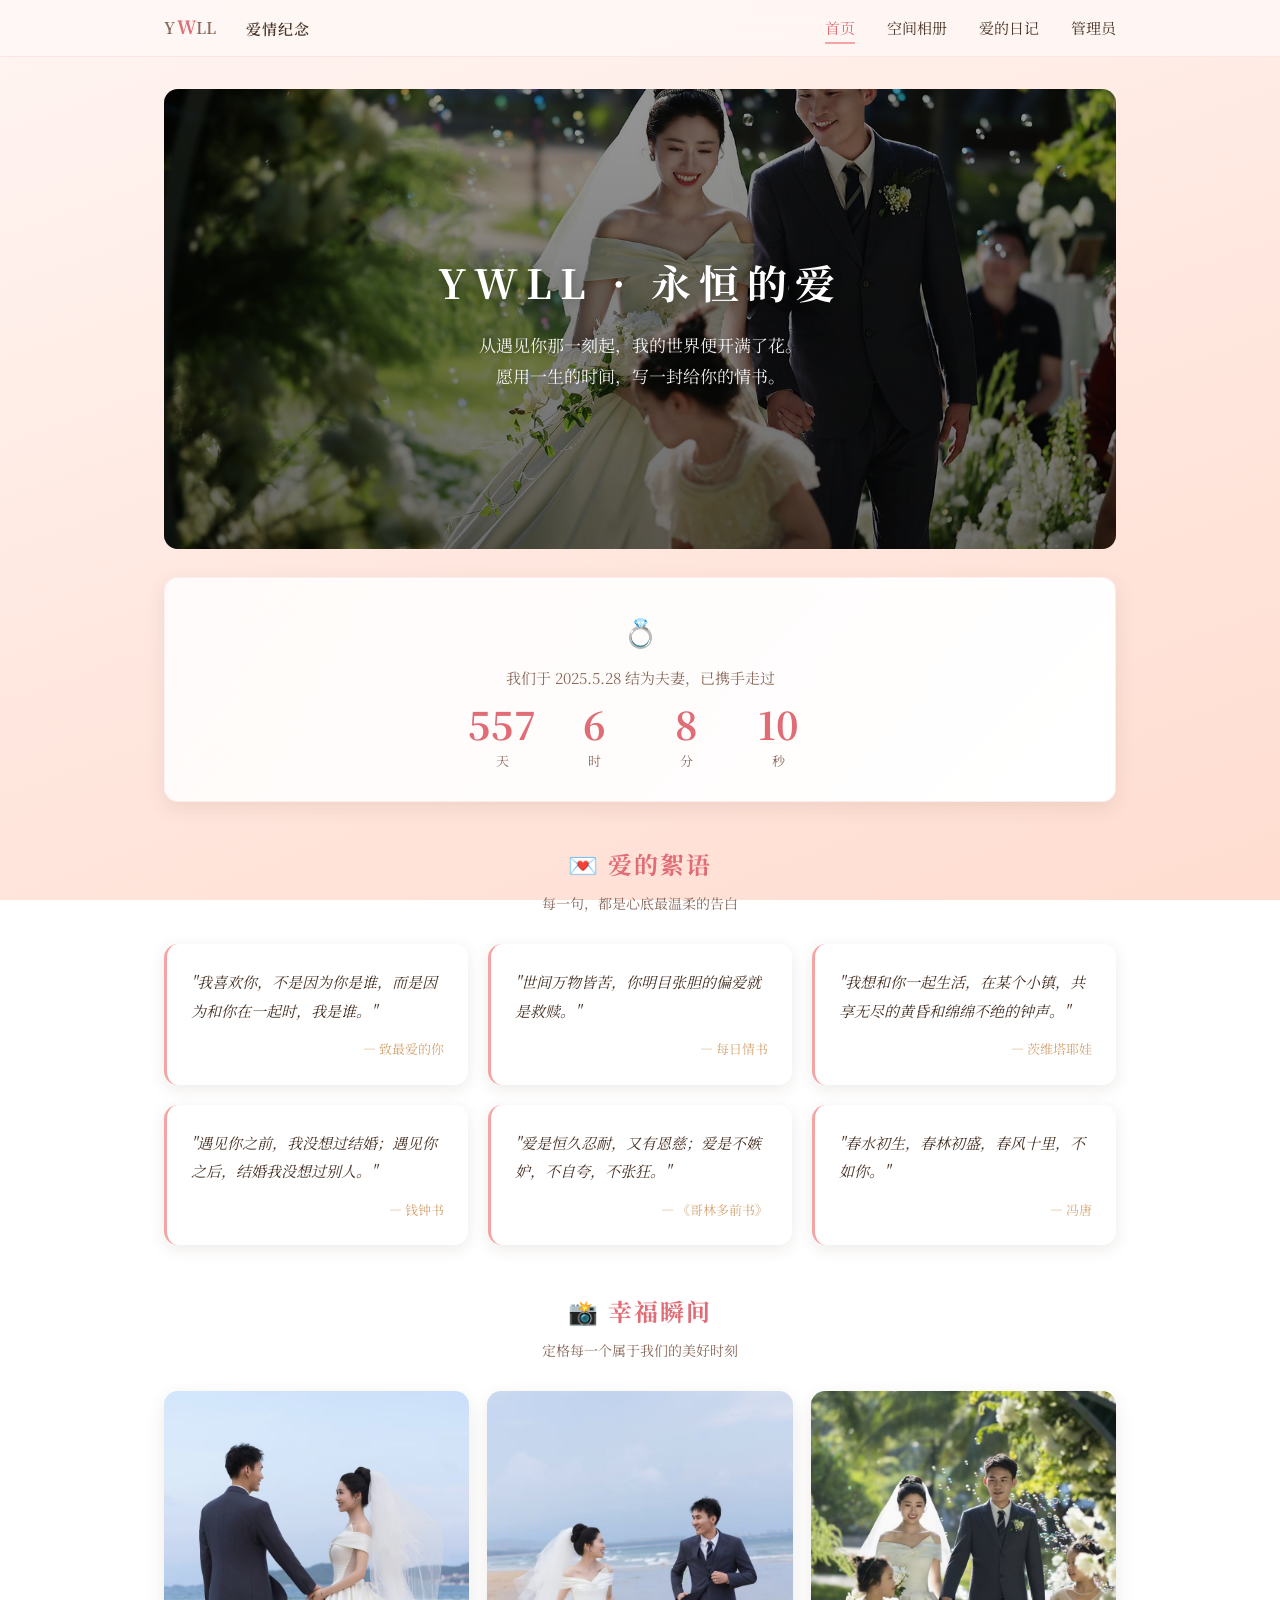
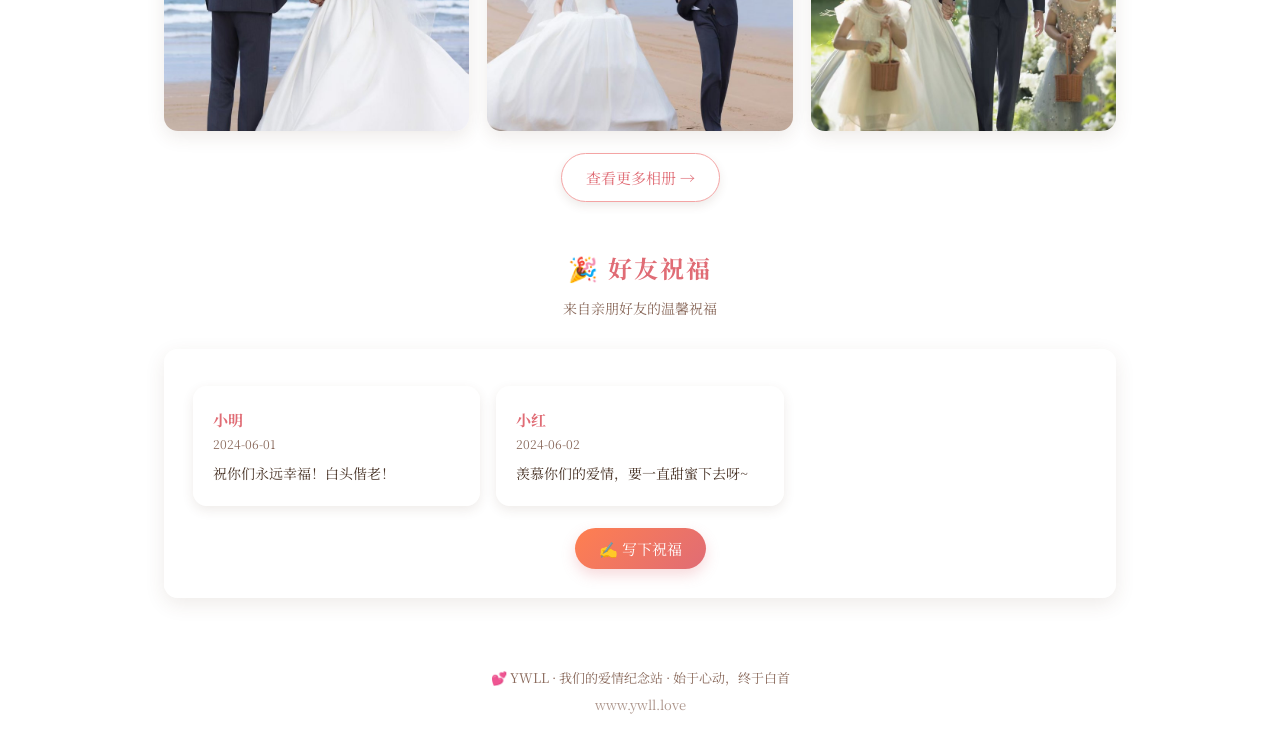
==== commit 7ad13a66: "新增Logo与Favicon，首页改为已结婚时长统计" ====
--- a/index.html
+++ b/index.html
@@ -4,6 +4,7 @@
 <meta charset="UTF-8">
 <meta name="viewport" content="width=device-width, initial-scale=1.0">
 <title>YWLL · 我们的爱情纪念</title>
+<link rel="icon" href="data:image/svg+xml,%3Csvg xmlns='http://www.w3.org/2000/svg' viewBox='0 0 100 100'%3E%3Crect width='100' height='100' rx='20' fill='%23e06c75'/%3E%3Ctext x='50' y='70' text-anchor='middle' fill='%23fff' font-family='Georgia,serif' font-size='56' font-weight='700'%3EW%3C/text%3E%3C/svg%3E">
 <link rel="preconnect" href="https://fonts.googleapis.com">
 <link rel="preconnect" href="https://fonts.gstatic.com" crossorigin>
 <link href="https://fonts.googleapis.com/css2?family=Noto+Serif+SC:wght@400;600;700&display=swap" rel="stylesheet">
@@ -13,7 +14,14 @@
 
 <nav class="nav">
   <div class="nav-inner">
-    <div class="logo">💕 YWLL</div>
+    <div class="logo">
+      <svg viewBox="0 0 76 24" fill="none" xmlns="http://www.w3.org/2000/svg" style="height:24px;width:auto;">
+        <text x="0" y="18" font-family="'Noto Serif SC',Georgia,serif" font-size="16" font-weight="600" fill="#8a6a5c">Y</text>
+        <text x="13" y="18" font-family="'Noto Serif SC',Georgia,serif" font-size="18" font-weight="700" fill="#e06c75">W</text>
+        <text x="32" y="18" font-family="'Noto Serif SC',Georgia,serif" font-size="16" font-weight="600" fill="#8a6a5c">LL</text>
+      </svg>
+      <span class="logo-text">爱情纪念</span>
+    </div>
     <ul class="nav-links">
       <li><a href="index.html" class="active">首页</a></li>
       <li><a href="album.html">空间相册</a></li>
@@ -35,14 +43,15 @@
     </div>
   </section>
 
-  <!-- 纪念日倒计时 -->
-  <section class="countdown-bar">
-    <div class="countdown-label">💍 我们的结婚纪念日 · 2025.5.28</div>
-    <div class="countdown-digits" id="countdown">
-      <div class="countdown-item"><div class="num" id="cd-days">0</div><div class="unit">天</div></div>
-      <div class="countdown-item"><div class="num" id="cd-hours">0</div><div class="unit">时</div></div>
-      <div class="countdown-item"><div class="num" id="cd-minutes">0</div><div class="unit">分</div></div>
-      <div class="countdown-item"><div class="num" id="cd-seconds">0</div><div class="unit">秒</div></div>
+  <!-- 结婚时长 -->
+  <section class="anniversary-bar">
+    <div class="heart">💍</div>
+    <div class="label">我们于 2025.5.28 结为夫妻，已携手走过</div>
+    <div class="anniversary-digits" id="married-time">
+      <div class="anniversary-item"><div class="num" id="m-days">0</div><div class="unit">天</div></div>
+      <div class="anniversary-item"><div class="num" id="m-hours">0</div><div class="unit">时</div></div>
+      <div class="anniversary-item"><div class="num" id="m-minutes">0</div><div class="unit">分</div></div>
+      <div class="anniversary-item"><div class="num" id="m-seconds">0</div><div class="unit">秒</div></div>
     </div>
   </section>
 
@@ -144,23 +153,23 @@
 (function(){
   YWLL.initDemoData();
 
-  // 纪念日倒计时
-  const ANNIVERSARY = new Date('2025-05-28T00:00:00');
-  function updateCountdown() {
+  // 结婚时长统计
+  const WEDDING = new Date('2025-05-28T00:00:00');
+  function updateMarriedTime() {
     const now = new Date();
-    let diff = ANNIVERSARY - now;
-    if (diff < 0) diff = 0;
-    const days = Math.floor(diff / (1000*60*60*24));
-    const hours = Math.floor((diff % (1000*60*60*24)) / (1000*60*60));
-    const mins = Math.floor((diff % (1000*60*60)) / (1000*60));
-    const secs = Math.floor((diff % (1000*60)) / 1000);
-    document.getElementById('cd-days').textContent = days;
-    document.getElementById('cd-hours').textContent = hours;
-    document.getElementById('cd-minutes').textContent = mins;
-    document.getElementById('cd-seconds').textContent = secs;
+    const diff = now - WEDDING;
+    const totalSeconds = Math.max(0, Math.floor(diff / 1000));
+    const days = Math.floor(totalSeconds / (24*60*60));
+    const hours = Math.floor((totalSeconds % (24*60*60)) / (60*60));
+    const minutes = Math.floor((totalSeconds % (60*60)) / 60);
+    const seconds = totalSeconds % 60;
+    document.getElementById('m-days').textContent = days;
+    document.getElementById('m-hours').textContent = hours;
+    document.getElementById('m-minutes').textContent = minutes;
+    document.getElementById('m-seconds').textContent = seconds;
   }
-  updateCountdown();
-  setInterval(updateCountdown, 1000);
+  updateMarriedTime();
+  setInterval(updateMarriedTime, 1000);
 
   function renderGuests() {
     const list = document.getElementById('home-guestbook');
--- a/styles.css
+++ b/styles.css
@@ -47,10 +47,19 @@
   height: 56px;
 }
 .logo {
-  font-size: 18px;
-  font-weight: 700;
-  color: var(--rose);
-  letter-spacing: 2px;
+  display: flex;
+  align-items: center;
+  gap: 6px;
+}
+.logo svg {
+  height: 28px;
+  width: auto;
+}
+.logo-text {
+  font-size: 15px;
+  font-weight: 600;
+  color: var(--text);
+  letter-spacing: 1px;
 }
 .nav-links {
   display: flex;
@@ -193,41 +202,45 @@
   text-shadow: 0 1px 6px rgba(0,0,0,0.3);
 }
 
-/* ===== 纪念日倒计时 ===== */
-.countdown-bar {
+/* ===== 结婚时长统计 ===== */
+.anniversary-bar {
   background: linear-gradient(135deg, var(--cream-card), #fff);
   border-radius: var(--radius);
-  padding: 24px 28px;
+  padding: 28px;
   margin-top: 28px;
   text-align: center;
   box-shadow: 0 6px 20px var(--shadow);
   border: 1px solid rgba(224, 108, 117, 0.1);
 }
-.countdown-label {
-  font-size: 15px;
-  color: var(--text-light);
-  margin-bottom: 12px;
-}
-.countdown-digits {
+.anniversary-bar .heart {
+  font-size: 28px;
+  margin-bottom: 8px;
+}
+.anniversary-bar .label {
+  font-size: 15px;
+  color: var(--text-light);
+  margin-bottom: 14px;
+}
+.anniversary-digits {
   display: flex;
   justify-content: center;
-  gap: 16px;
+  gap: 20px;
   flex-wrap: wrap;
 }
-.countdown-item {
-  text-align: center;
-  min-width: 64px;
-}
-.countdown-item .num {
-  font-size: 36px;
+.anniversary-item {
+  text-align: center;
+  min-width: 72px;
+}
+.anniversary-item .num {
+  font-size: 38px;
   font-weight: 700;
   color: var(--rose);
   line-height: 1;
 }
-.countdown-item .unit {
-  font-size: 12px;
-  color: var(--text-light);
-  margin-top: 4px;
+.anniversary-item .unit {
+  font-size: 13px;
+  color: var(--text-light);
+  margin-top: 6px;
 }
 
 /* ===== 爱情语句 ===== */
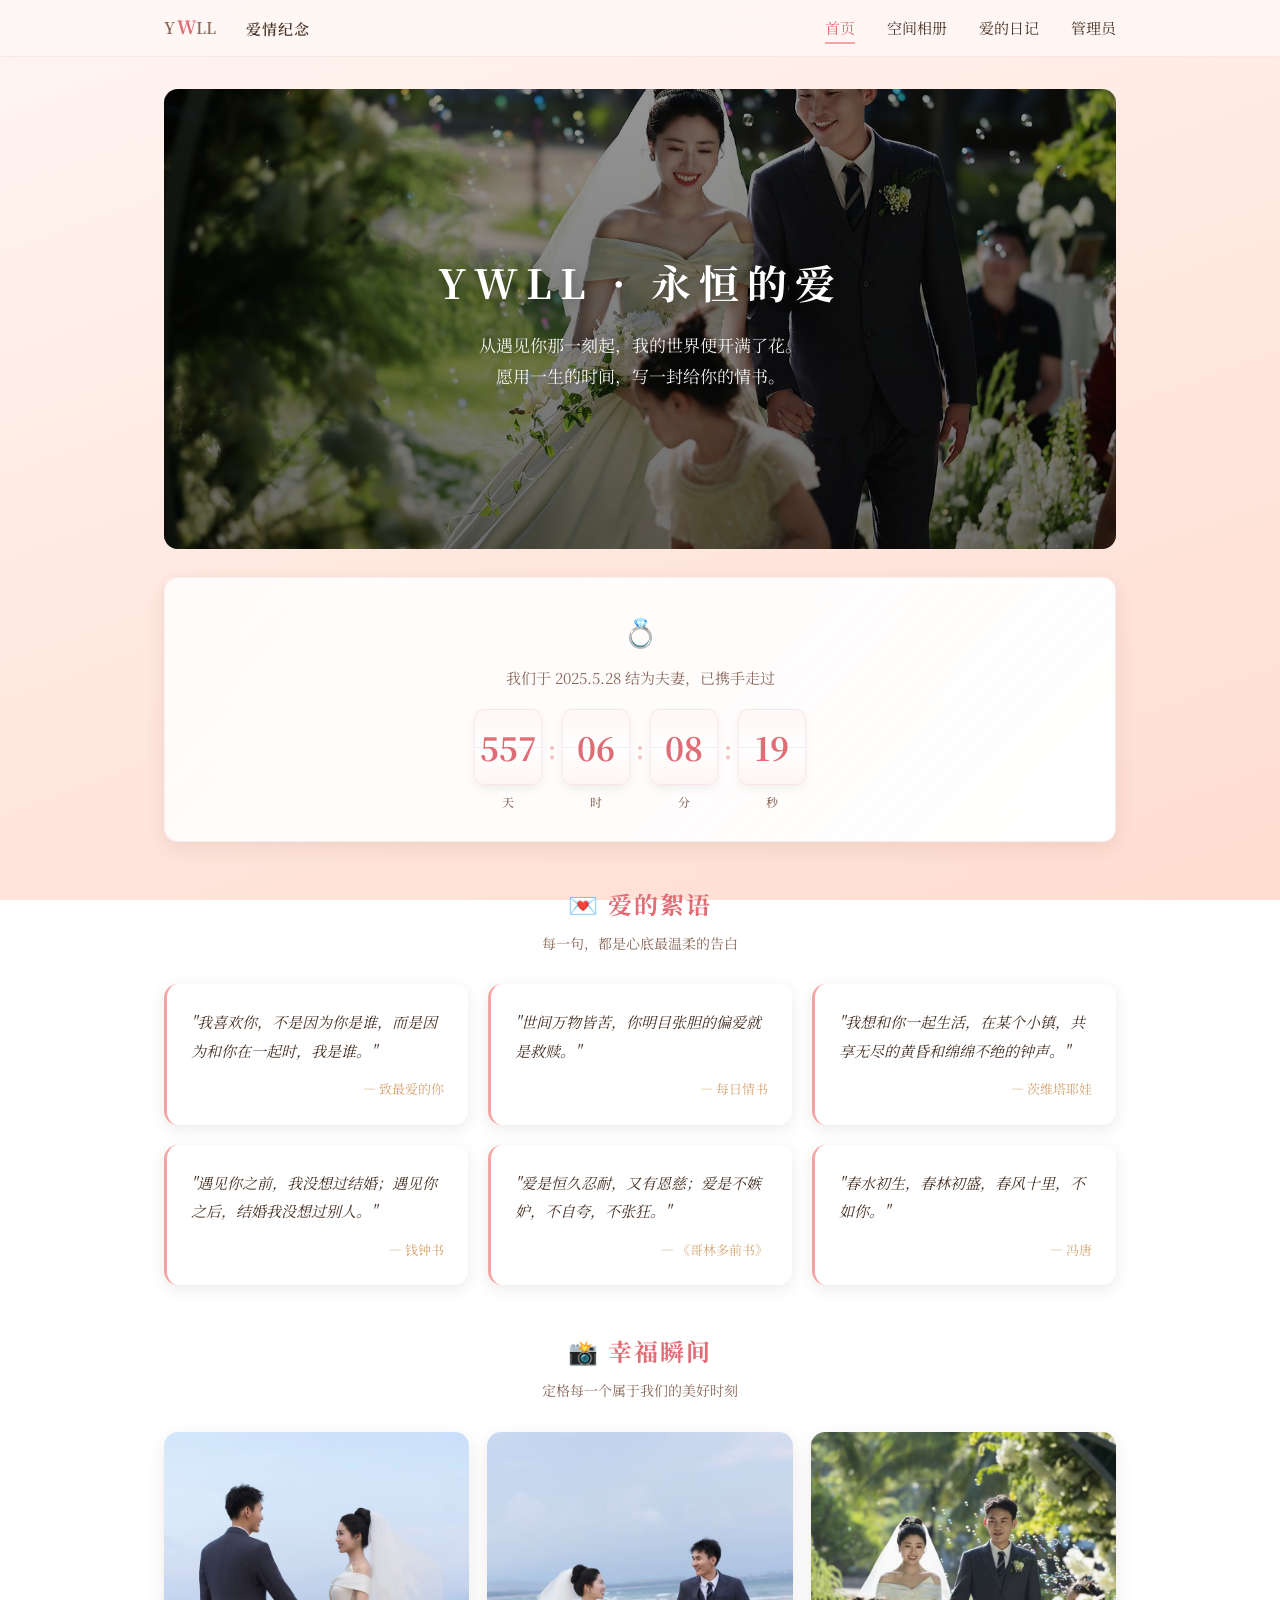
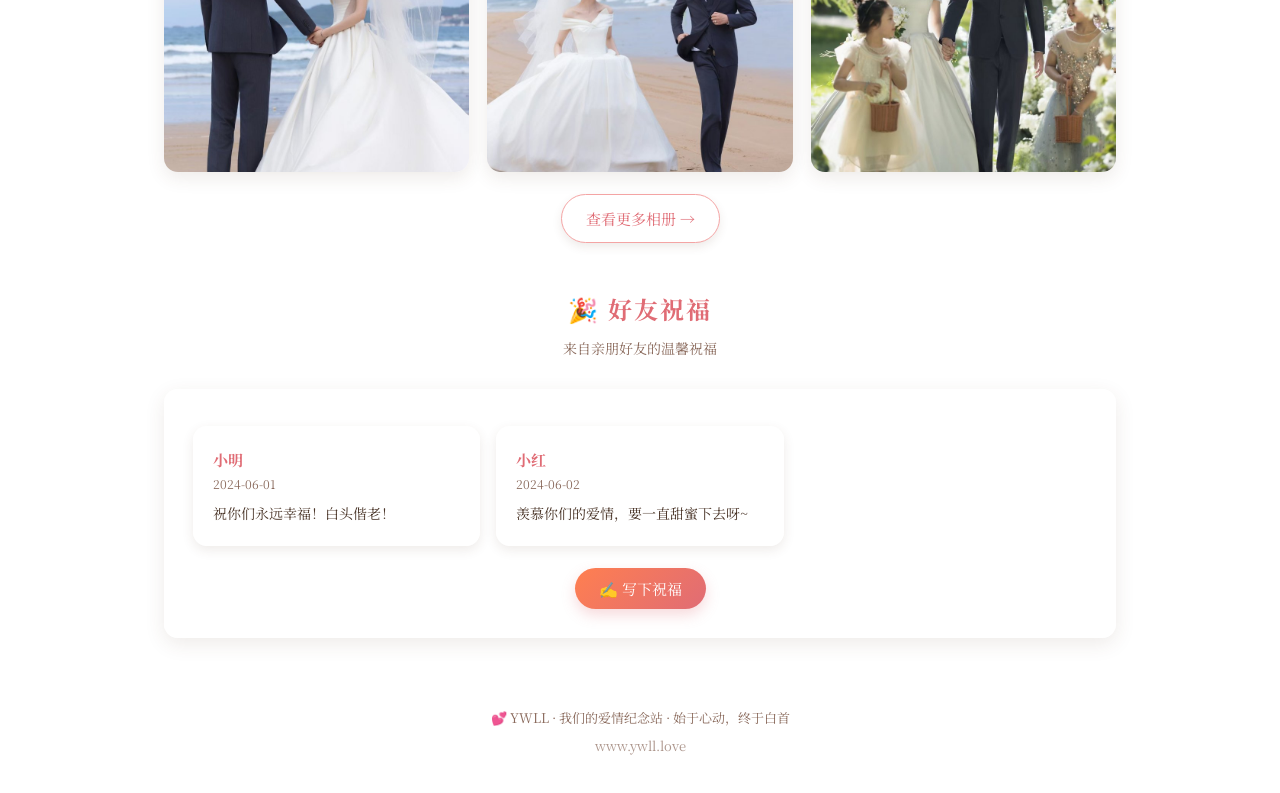
==== commit 23083fa4: "结婚时长翻页时钟效果，优化横排布局" ====
--- a/index.html
+++ b/index.html
@@ -47,11 +47,26 @@
   <section class="anniversary-bar">
     <div class="heart">💍</div>
     <div class="label">我们于 2025.5.28 结为夫妻，已携手走过</div>
-    <div class="anniversary-digits" id="married-time">
-      <div class="anniversary-item"><div class="num" id="m-days">0</div><div class="unit">天</div></div>
-      <div class="anniversary-item"><div class="num" id="m-hours">0</div><div class="unit">时</div></div>
-      <div class="anniversary-item"><div class="num" id="m-minutes">0</div><div class="unit">分</div></div>
-      <div class="anniversary-item"><div class="num" id="m-seconds">0</div><div class="unit">秒</div></div>
+    <div class="flip-digits" id="married-time">
+      <div class="flip-item">
+        <div class="flip-card" id="fc-days"><span class="val">0</span></div>
+        <div class="flip-unit">天</div>
+      </div>
+      <div class="flip-sep">:</div>
+      <div class="flip-item">
+        <div class="flip-card" id="fc-hours"><span class="val">00</span></div>
+        <div class="flip-unit">时</div>
+      </div>
+      <div class="flip-sep">:</div>
+      <div class="flip-item">
+        <div class="flip-card" id="fc-minutes"><span class="val">00</span></div>
+        <div class="flip-unit">分</div>
+      </div>
+      <div class="flip-sep">:</div>
+      <div class="flip-item">
+        <div class="flip-card" id="fc-seconds"><span class="val">00</span></div>
+        <div class="flip-unit">秒</div>
+      </div>
     </div>
   </section>
 
@@ -153,8 +168,28 @@
 (function(){
   YWLL.initDemoData();
 
-  // 结婚时长统计
+  // 结婚时长统计 + 翻页动画
   const WEDDING = new Date('2025-05-28T00:00:00');
+  const timeState = { days: -1, hours: -1, minutes: -1, seconds: -1 };
+
+  function setFlipValue(id, value, pad) {
+    const card = document.getElementById(id);
+    if (!card) return;
+    const str = pad ? String(value).padStart(2, '0') : String(value);
+    const old = card.querySelector('.val').textContent;
+    if (old === str) return;
+    // 先触发动画，在动画中间替换数字
+    card.classList.remove('flip-anim');
+    void card.offsetWidth; // force reflow
+    card.classList.add('flip-anim');
+    setTimeout(() => {
+      card.querySelector('.val').textContent = str;
+    }, 230);
+    setTimeout(() => {
+      card.classList.remove('flip-anim');
+    }, 500);
+  }
+
   function updateMarriedTime() {
     const now = new Date();
     const diff = now - WEDDING;
@@ -163,10 +198,11 @@
     const hours = Math.floor((totalSeconds % (24*60*60)) / (60*60));
     const minutes = Math.floor((totalSeconds % (60*60)) / 60);
     const seconds = totalSeconds % 60;
-    document.getElementById('m-days').textContent = days;
-    document.getElementById('m-hours').textContent = hours;
-    document.getElementById('m-minutes').textContent = minutes;
-    document.getElementById('m-seconds').textContent = seconds;
+
+    if (days !== timeState.days) { timeState.days = days; setFlipValue('fc-days', days, false); }
+    if (hours !== timeState.hours) { timeState.hours = hours; setFlipValue('fc-hours', hours, true); }
+    if (minutes !== timeState.minutes) { timeState.minutes = minutes; setFlipValue('fc-minutes', minutes, true); }
+    if (seconds !== timeState.seconds) { timeState.seconds = seconds; setFlipValue('fc-seconds', seconds, true); }
   }
   updateMarriedTime();
   setInterval(updateMarriedTime, 1000);
--- a/styles.css
+++ b/styles.css
@@ -206,7 +206,7 @@
 .anniversary-bar {
   background: linear-gradient(135deg, var(--cream-card), #fff);
   border-radius: var(--radius);
-  padding: 28px;
+  padding: 28px 20px;
   margin-top: 28px;
   text-align: center;
   box-shadow: 0 6px 20px var(--shadow);
@@ -219,28 +219,75 @@
 .anniversary-bar .label {
   font-size: 15px;
   color: var(--text-light);
-  margin-bottom: 14px;
-}
-.anniversary-digits {
+  margin-bottom: 18px;
+}
+.flip-digits {
+  display: inline-flex;
+  align-items: flex-start;
+  justify-content: center;
+  gap: 6px;
+  flex-wrap: nowrap;
+}
+.flip-item {
   display: flex;
+  flex-direction: column;
+  align-items: center;
+  gap: 6px;
+}
+.flip-card {
+  width: 68px;
+  height: 76px;
+  background: linear-gradient(180deg, #fdf6f4 0%, #fff 50%, #fdf6f4 100%);
+  border-radius: 10px;
+  display: flex;
+  align-items: center;
   justify-content: center;
-  gap: 20px;
-  flex-wrap: wrap;
-}
-.anniversary-item {
-  text-align: center;
-  min-width: 72px;
-}
-.anniversary-item .num {
-  font-size: 38px;
+  box-shadow: 0 4px 10px rgba(0,0,0,0.06), inset 0 1px 0 rgba(255,255,255,0.9);
+  border: 1px solid rgba(224,108,117,0.12);
+  font-size: 32px;
   font-weight: 700;
   color: var(--rose);
-  line-height: 1;
-}
-.anniversary-item .unit {
-  font-size: 13px;
-  color: var(--text-light);
-  margin-top: 6px;
+  position: relative;
+  overflow: hidden;
+  perspective: 300px;
+}
+.flip-card::after {
+  content: '';
+  position: absolute;
+  left: 0; right: 0; top: 50%;
+  height: 1px;
+  background: rgba(0,0,0,0.06);
+  z-index: 1;
+}
+.flip-card .val {
+  position: relative;
+  z-index: 2;
+}
+.flip-card.flip-anim {
+  animation: flipTick 0.5s ease-in-out;
+}
+@keyframes flipTick {
+  0%   { transform: perspective(300px) rotateX(0deg) scale(1); }
+  45%  { transform: perspective(300px) rotateX(-90deg) scale(0.92); opacity: 0.4; }
+  55%  { transform: perspective(300px) rotateX(90deg) scale(0.92); opacity: 0.4; }
+  100% { transform: perspective(300px) rotateX(0deg) scale(1); opacity: 1; }
+}
+.flip-unit {
+  font-size: 12px;
+  color: var(--text-light);
+  font-weight: 500;
+}
+.flip-sep {
+  font-size: 24px;
+  font-weight: 700;
+  color: var(--rose-light);
+  margin-top: 18px;
+  opacity: 0.7;
+}
+@media (max-width: 480px) {
+  .flip-card { width: 54px; height: 62px; font-size: 26px; }
+  .flip-sep { font-size: 20px; margin-top: 14px; }
+  .flip-digits { gap: 4px; }
 }
 
 /* ===== 爱情语句 ===== */
